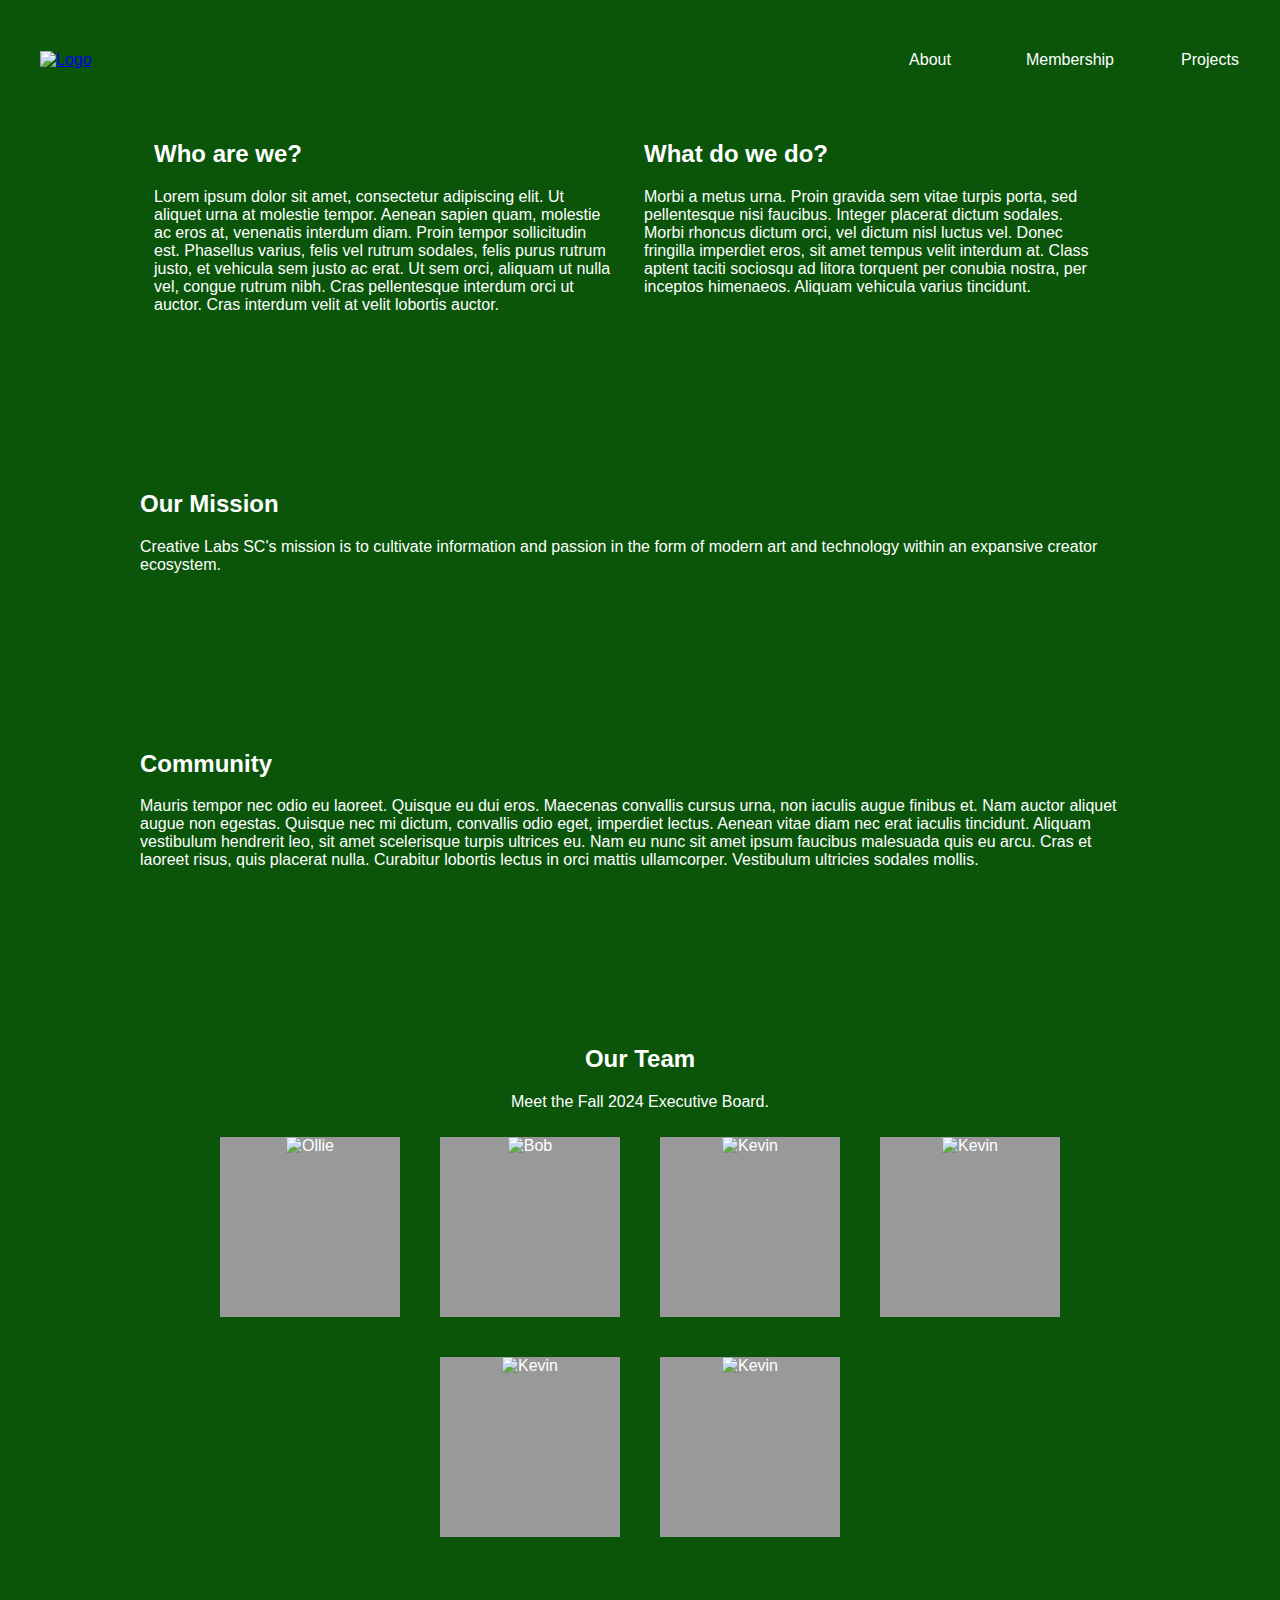
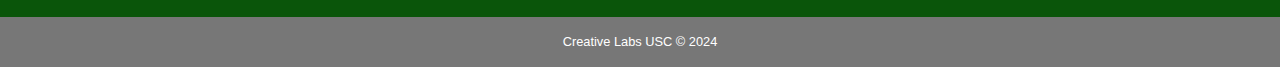
==== about.html @ 1a230a45 "Add files via upload" ====
<!DOCTYPE html>
<html>

<head>
	<meta charset="utf-8">

	<meta name="keywords" content="Creative Labs, USC, About">

	<meta name="description" content="Creative Lbas USC About Page">

	<meta name="viewport" content="width=device-width, initial-scale=1">

	<title>About</title>
	<style>
		body {
			font-family: Arial, sans-serif;
			margin: 0px;
			padding-top: 50px;
			background-color: rgb(10, 85, 10);
			color: white;
		}

		#hangouts, #team, #container, #mission {
			width: 1000px;
			margin: auto;
		}

		#nav, #container {
			display: flex;
		}

		#left {
			width: 460px;
			padding-left: 14px;
			padding-right: 15px;
		}

		#right {
			width: 460px;
			padding-left: 15px;
			padding-right: 15px;
		}

		#thumbnails {
			display: flex;
			flex-wrap: wrap; /* Allows items to wrap to the next row */
			justify-content: center; /* Centers thumbnails horizontally */
			gap: 20px; /* Adds space between thumbnails */
		}

		.thumbnail {
			width: calc(33.33% - 20px); /* Ensures three thumbnails per row with spacing */
			max-width: 300px; /* Optional: Set a maximum width */
			box-sizing: border-box; /* Includes padding/border in width calculation */
		}

		.thumbnail img {
			width: 100%; /* Ensures image fits inside thumbnail */
			height: auto; /* Maintains aspect ratio */
		}

		#nav ul {
			list-style: none;
			margin: 0px;
			padding: 0px;
			display: flex;
			text-align: right;
			margin-right: 20px;
		}

		#nav li {
			width: 140px;
			line-height: 50px;
			text-align: center;
		}

		#nav li:hover > a {
			color: black;
			transition: color 0.3s ease-in-out;
		}

		#nav a {
			display: block;
			color: white;
			text-decoration: none;
		}

		#navbar {
			position: fixed;
			top: 0;
			left: 0;
			right: 0;
			z-index: 1;
			display: flex;
			justify-content: space-between;
			align-items: center;
			background-color: rgb(10, 85, 10);
			height: 100px;
			width: 100%;
			padding: 10px 20px;

		}


	#logo {
    	margin-left: 20px;
	}

	#logo > a {
		display: inline-block; /* Ensures the link behaves like a block for hover effect */
	}

	#logo > a > img {
		width: 70px;
		height: auto;
		transition: filter 0.3s ease-in-out; /* Smooth transition for darkening */
	}

	#logo > a > img:hover {
		filter: brightness(70%); /* Darkens the image */
		cursor: pointer; /* Changes cursor to indicate a clickable button */
	}


		#container, #mission, #hangouts, #team {
			padding: 70px;
		}

		#team {
			text-align: center;
		}

		#footer {
			background-color: #777;
			color: #FFF;
			text-align: center;
			height: 50px;
			line-height: 50px;
			font-size: 0.8em;
		}

		.img-container {
			background-color: #999;
			width: 180px;
			height: 180px;
			margin: 10px;
			overflow: hidden;

			position: relative;
		}

		.img-container > img {
			width: auto;
			height: 100%;
		}

		.img-container > .width-100 {
			width: 100%;
			height: auto;
		}

		.overlay {
			color: #FFF;
			background-color: rgba(0, 0, 0, 0.6);
			position: absolute;
			top: 0;
			bottom: 0;
			left: 0;
			right: 0;
			text-align: center;
			padding-top: 80px;
			visibility: hidden;
			opacity: 0; /* Start with opacity 0 */
			transition: opacity 0.5s ease-in-out, visibility 0.5s ease-in-out; /* Smooth animation */
		}

		.img-container:hover .overlay {
			visibility: visible;
			opacity: 1; /* Fade in effect */
		}


		/* Tablets - Screen sizes <= 991px */
		/* @media (max-width: 991px) {
			#nav, #container, #left, #right {
				width: auto; 
				border: none;
			}
			#container {
				flex-direction: column;
			}
			.thumbnail {
				width: 23%;
				margin: 1%;
			}
		} */

		/* Mobile - Screen sizes <= 767 */
		/* @media (max-width: 767px) {
			body {
				background-color: yellow;
				padding: 0px;
			}
			#navbar {
				position: static;
			}
			#nav ul {
				flex-direction: column;
			}
			#nav li {
				width: auto;
			}
			#thumbnails {
				flex-direction: column;
			}
			.thumbnail {
				width: 50%;
				height: auto;
				margin-left: auto;
				margin-right: auto;
			}
			.thumbnail img {
				width: 100%;
				height: auto;
			}
		} */
	</style>

</head>

<body>

	<div id="navbar">
		<div id="logo">
			<a href="/home">
				<img src="img_website/logo_circle_white.png" alt="Logo">
			</a>
		</div>
		

		<div id="nav">
			<ul>
				<li><a href="">About</a></li>
				<li><a href="">Membership</a></li>
				<li><a href="">Projects</a></li>
			</ul>

		</div> <!-- #nav -->

	</div> <!-- #navbar -->

	<div id="container">

		<div id="left">

			<h2>Who are we?</h2>

			<p>Lorem ipsum dolor sit amet, consectetur adipiscing elit. Ut aliquet urna at molestie tempor. Aenean
				sapien quam, molestie ac eros at, venenatis interdum diam. Proin tempor sollicitudin est. Phasellus
				varius, felis vel rutrum sodales, felis purus rutrum justo, et vehicula sem justo ac erat. Ut sem orci,
				aliquam ut nulla vel, congue rutrum nibh. Cras pellentesque interdum orci ut auctor. Cras interdum velit
				at velit lobortis auctor.</p>

		</div> <!-- #left -->

		<div id="right">
			<h2>What do we do?</h2>

			<p>Morbi a metus urna. Proin gravida sem vitae turpis porta, sed pellentesque nisi faucibus. Integer
				placerat dictum sodales. Morbi rhoncus dictum orci, vel dictum nisl luctus vel. Donec fringilla
				imperdiet eros, sit amet tempus velit interdum at. Class aptent taciti sociosqu ad litora torquent per
				conubia nostra, per inceptos himenaeos. Aliquam vehicula varius tincidunt.</p>
		</div> <!-- #right -->

	</div> <!-- #container -->

	<div id="mission">
		<h2>Our Mission</h2>

		<p>Creative Labs SC's mission is to cultivate information and passion in the form of modern art and technology within an expansive creator ecosystem.</p>
	</div>

	<div id="hangouts">
		<h2>Community</h2>

		<p>Mauris tempor nec odio eu laoreet. Quisque eu dui eros. Maecenas convallis cursus urna, non iaculis augue
			finibus et. Nam auctor aliquet augue non egestas. Quisque nec mi dictum, convallis odio eget, imperdiet
			lectus. Aenean vitae diam nec erat iaculis tincidunt. Aliquam vestibulum hendrerit leo, sit amet
			scelerisque turpis ultrices eu. Nam eu nunc sit amet ipsum faucibus malesuada quis eu arcu. Cras et
			laoreet risus, quis placerat nulla. Curabitur lobortis lectus in orci mattis ullamcorper. Vestibulum
			ultricies sodales mollis.</p>

	</div>

	<div id="team">
		<h2>Our Team</h2>

		<p>Meet the Fall 2024 Executive Board.</p>

		<div id="thumbnails">

			<div class="img-container">
				<img src="https://upload.wikimedia.org/wikipedia/commons/0/02/Sea_Otter_%28Enhydra_lutris%29_%2825169790524%29_crop.jpg" alt="Ollie">
				<div class="overlay">Ollie - President</div>
			</div> <!-- .img-container -->

			<div class="img-container">
				<img src="https://upload.wikimedia.org/wikipedia/commons/0/02/Sea_Otter_%28Enhydra_lutris%29_%2825169790524%29_crop.jpg" alt="Bob">
				<div class="overlay">Bob - Vice President</div>
			</div> <!-- .img-container -->

			<div class="img-container">
				<img src="https://upload.wikimedia.org/wikipedia/commons/0/02/Sea_Otter_%28Enhydra_lutris%29_%2825169790524%29_crop.jpg" alt="Kevin">
				<div class="overlay">Kevin - Finance</div>
			</div> <!-- .img-container -->

			<div class="img-container">
				<img src="https://upload.wikimedia.org/wikipedia/commons/0/02/Sea_Otter_%28Enhydra_lutris%29_%2825169790524%29_crop.jpg" alt="Kevin">
				<div class="overlay">Kevin - Finance</div>
			</div> <!-- .img-container -->

			<div class="img-container">
				<img src="https://upload.wikimedia.org/wikipedia/commons/0/02/Sea_Otter_%28Enhydra_lutris%29_%2825169790524%29_crop.jpg" alt="Kevin">
				<div class="overlay">Kevin - Finance</div>
			</div> <!-- .img-container -->

			<div class="img-container">
				<img src="https://upload.wikimedia.org/wikipedia/commons/0/02/Sea_Otter_%28Enhydra_lutris%29_%2825169790524%29_crop.jpg" alt="Kevin">
				<div class="overlay">Kevin - Finance</div>
			</div> <!-- .img-container -->

		</div>

	</div>

	<div id="footer">
		Creative Labs USC &copy; 2024
	</div> <!-- #footer -->

</body>

</html>
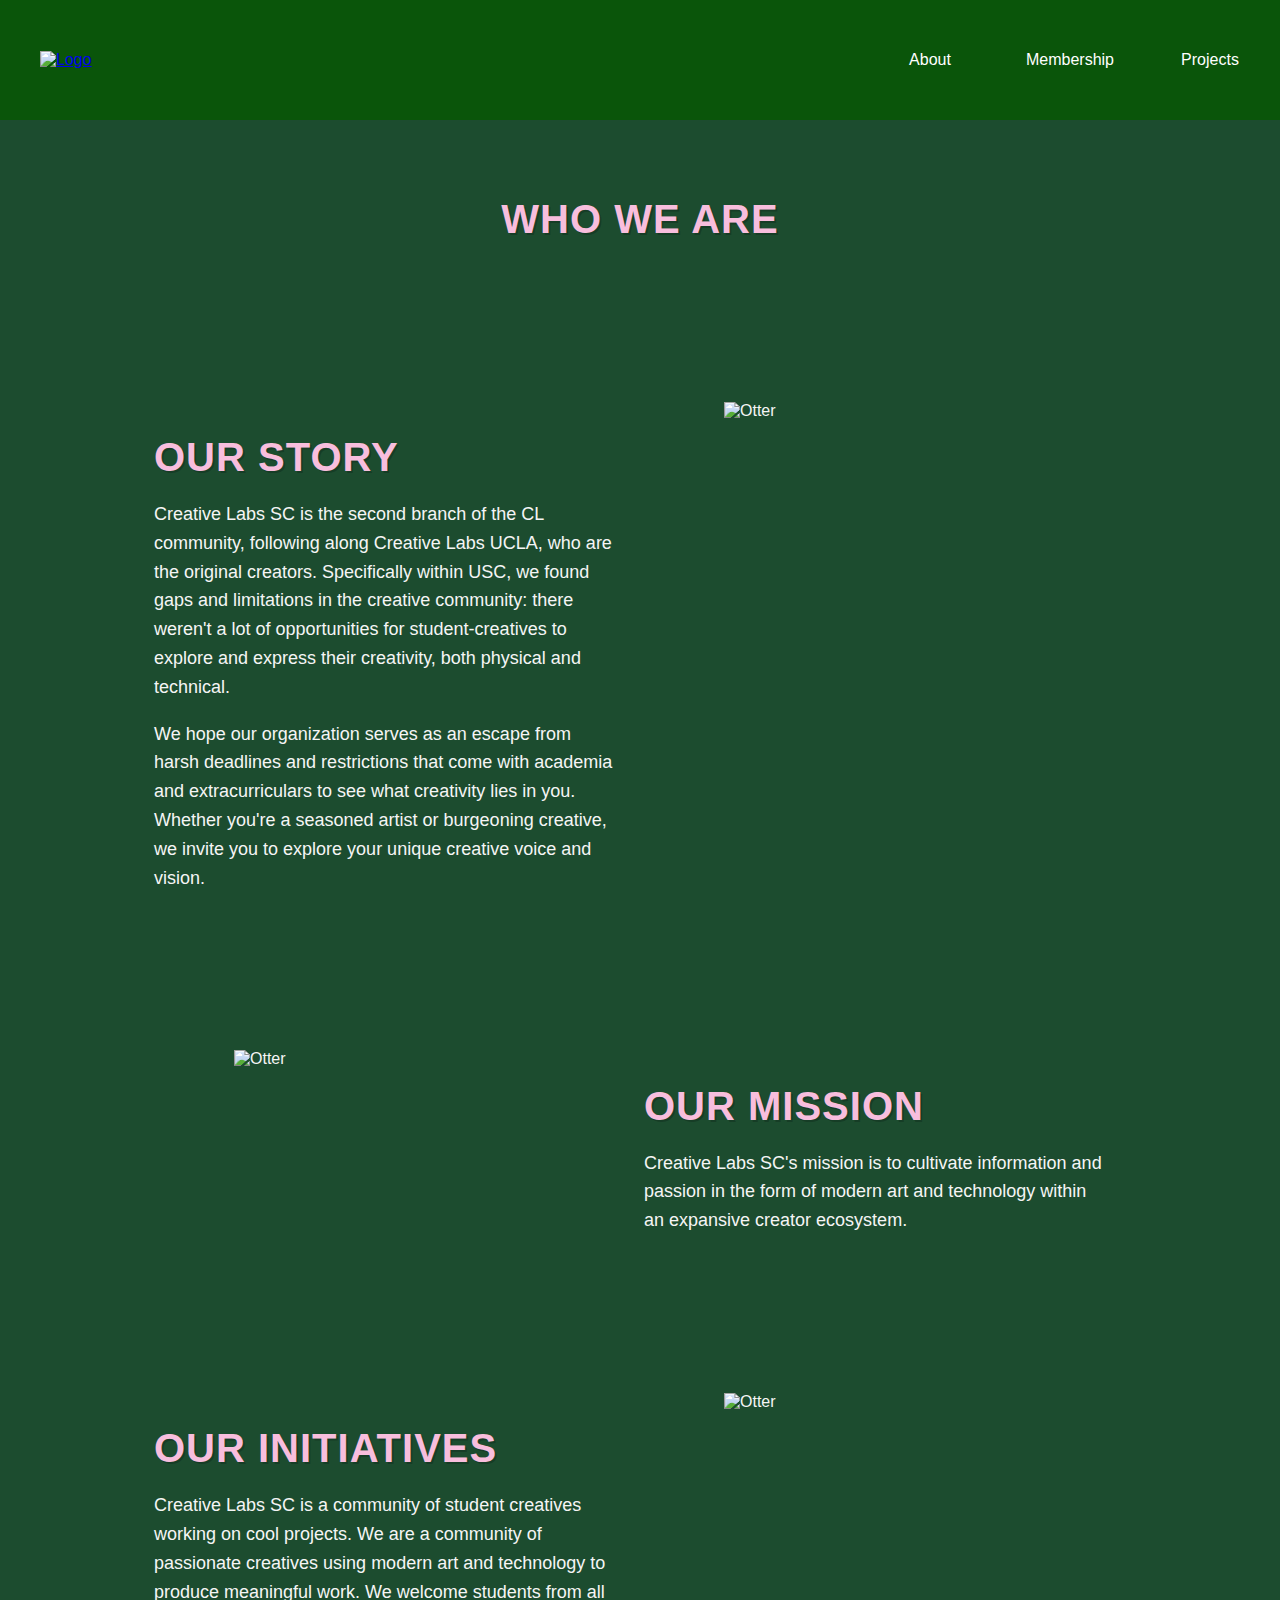
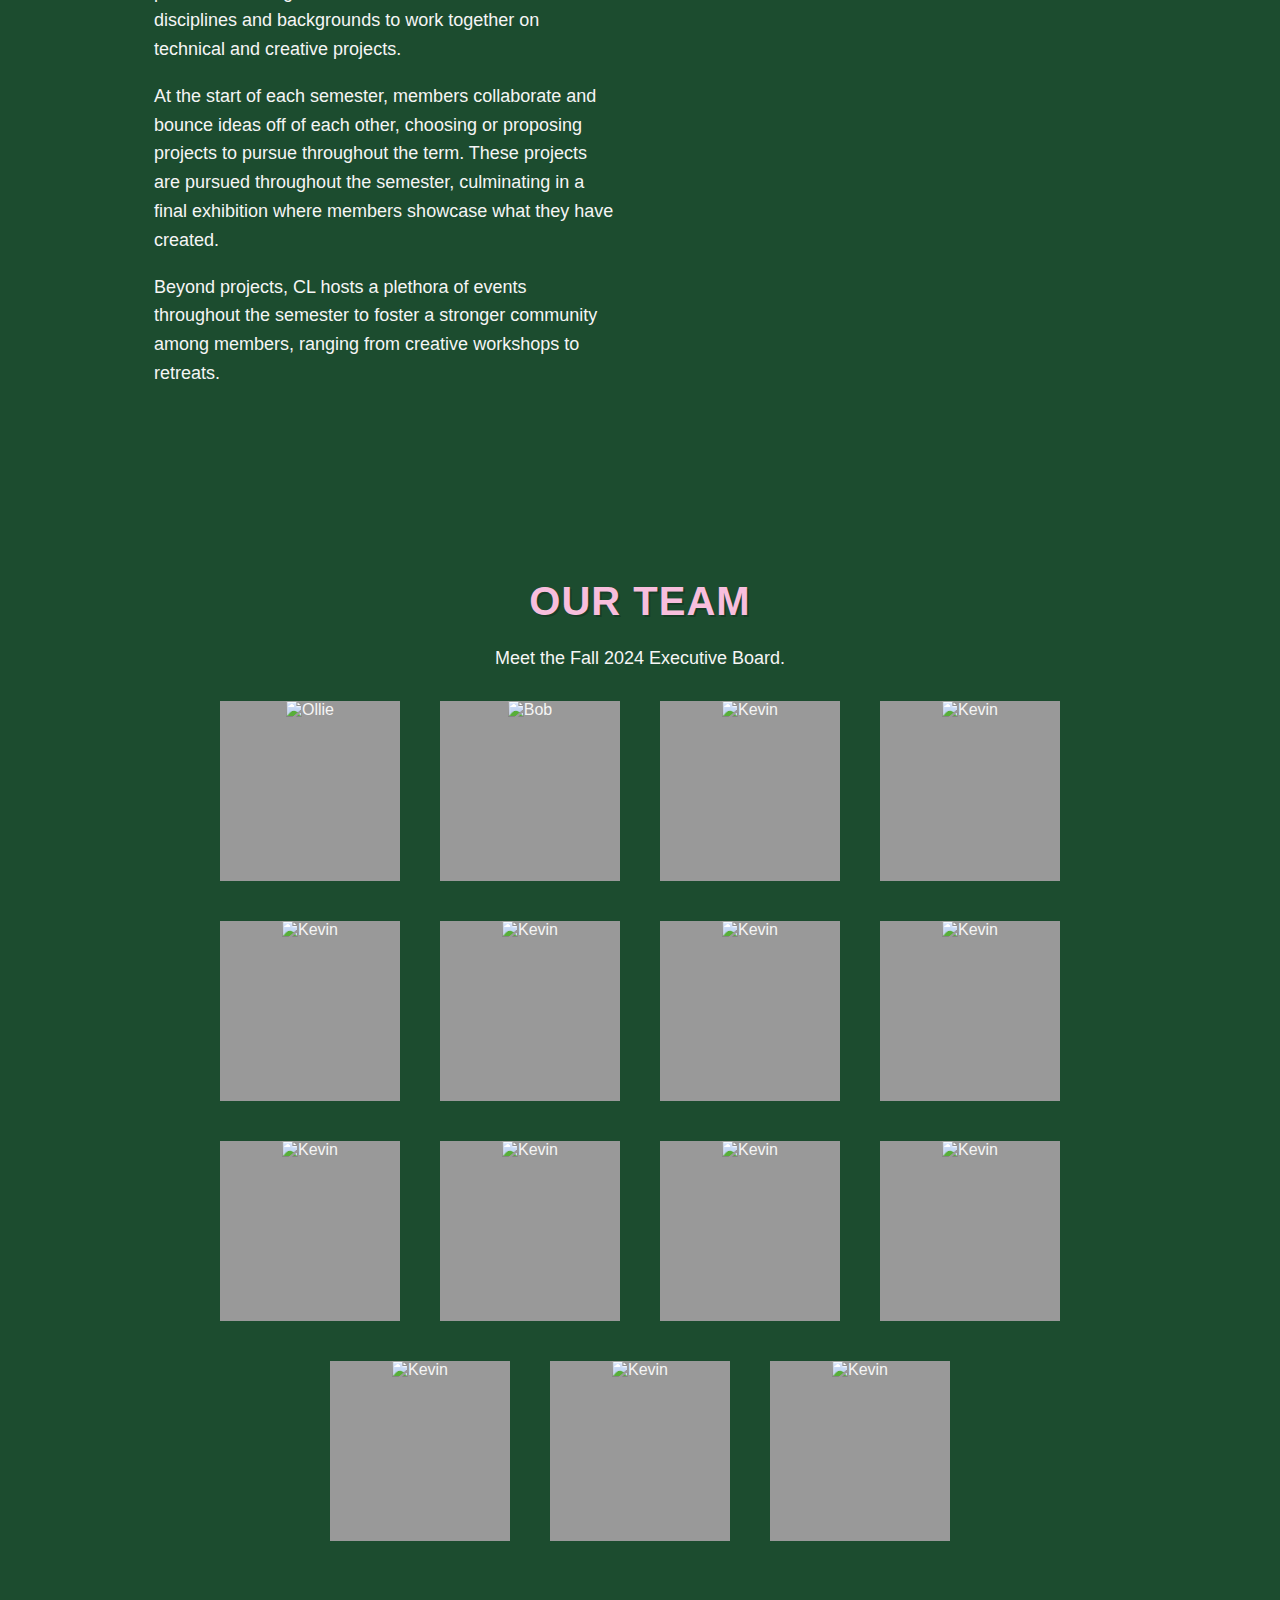
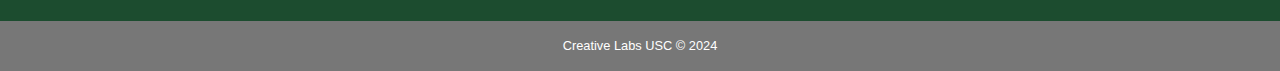
==== commit 61077ca8: "finished about page" ====
--- a/about.html
+++ b/about.html
@@ -13,11 +13,27 @@
 	<title>About</title>
 	<style>
 		body {
-			font-family: Arial, sans-serif;
+			font-family: 'Space Grotesk', sans-serif;
 			margin: 0px;
-			padding-top: 50px;
-			background-color: rgb(10, 85, 10);
-			color: white;
+			padding-top: 100px;
+			background-color: #1c4c2f;
+			background-size: cover;
+			background-repeat: no-repeat;
+			background-attachment: fixed;
+			color: #f5f5f5;
+		}
+		h1, h2 {
+			color: #f8bedd;
+			font-size: 40px;
+			text-transform: uppercase;
+			letter-spacing: 1px;
+			margin-bottom: 20px;
+			text-shadow: 2px 2px rgba(0, 0, 0, 0.2);
+		}
+
+		p {
+			font-size: 18px;
+			line-height: 1.6;
 		}
 
 		#hangouts, #team, #container, #mission {
@@ -41,23 +57,30 @@
 			padding-right: 15px;
 		}
 
+		#middle {
+			text-align: center;
+			width: 100%;
+			margin: auto;
+		}
+
 		#thumbnails {
 			display: flex;
-			flex-wrap: wrap; /* Allows items to wrap to the next row */
-			justify-content: center; /* Centers thumbnails horizontally */
-			gap: 20px; /* Adds space between thumbnails */
+			flex-wrap: wrap;
+			justify-content: center;
+			gap: 20px;
 		}
 
 		.thumbnail {
-			width: calc(33.33% - 20px); /* Ensures three thumbnails per row with spacing */
-			max-width: 300px; /* Optional: Set a maximum width */
-			box-sizing: border-box; /* Includes padding/border in width calculation */
+			width: calc(33.33% - 20px);
+			max-width: 300px;
+			box-sizing: border-box;
 		}
 
 		.thumbnail img {
-			width: 100%; /* Ensures image fits inside thumbnail */
-			height: auto; /* Maintains aspect ratio */
-		}
+			width: 100%;
+			height: auto;
+		}
+
 
 		#nav ul {
 			list-style: none;
@@ -102,24 +125,24 @@
 		}
 
 
-	#logo {
-    	margin-left: 20px;
-	}
-
-	#logo > a {
-		display: inline-block; /* Ensures the link behaves like a block for hover effect */
-	}
-
-	#logo > a > img {
-		width: 70px;
-		height: auto;
-		transition: filter 0.3s ease-in-out; /* Smooth transition for darkening */
-	}
-
-	#logo > a > img:hover {
-		filter: brightness(70%); /* Darkens the image */
-		cursor: pointer; /* Changes cursor to indicate a clickable button */
-	}
+		#logo {
+			margin-left: 20px;
+		}
+
+		#logo > a {
+			display: inline-block;
+		}
+
+		#logo > a > img {
+			width: 70px;
+			height: auto;
+			transition: filter 0.3s ease-in-out;
+		}
+
+		#logo > a > img:hover {
+			filter: brightness(70%);
+			cursor: pointer;
+		}
 
 
 		#container, #mission, #hangouts, #team {
@@ -170,20 +193,20 @@
 			text-align: center;
 			padding-top: 80px;
 			visibility: hidden;
-			opacity: 0; /* Start with opacity 0 */
-			transition: opacity 0.5s ease-in-out, visibility 0.5s ease-in-out; /* Smooth animation */
+			opacity: 0;
+			transition: opacity 0.5s ease-in-out, visibility 0.5s ease-in-out;
 		}
 
 		.img-container:hover .overlay {
 			visibility: visible;
-			opacity: 1; /* Fade in effect */
+			opacity: 1;
 		}
 
 
 		/* Tablets - Screen sizes <= 991px */
 		/* @media (max-width: 991px) {
 			#nav, #container, #left, #right {
-				width: auto; 
+				width: auto;
 				border: none;
 			}
 			#container {
@@ -230,113 +253,157 @@
 
 <body>
 
-	<div id="navbar">
-		<div id="logo">
-			<a href="/home">
-				<img src="img_website/logo_circle_white.png" alt="Logo">
-			</a>
-		</div>
-		
-
-		<div id="nav">
-			<ul>
-				<li><a href="">About</a></li>
-				<li><a href="">Membership</a></li>
-				<li><a href="">Projects</a></li>
-			</ul>
-
-		</div> <!-- #nav -->
-
-	</div> <!-- #navbar -->
-
-	<div id="container">
-
-		<div id="left">
-
-			<h2>Who are we?</h2>
-
-			<p>Lorem ipsum dolor sit amet, consectetur adipiscing elit. Ut aliquet urna at molestie tempor. Aenean
-				sapien quam, molestie ac eros at, venenatis interdum diam. Proin tempor sollicitudin est. Phasellus
-				varius, felis vel rutrum sodales, felis purus rutrum justo, et vehicula sem justo ac erat. Ut sem orci,
-				aliquam ut nulla vel, congue rutrum nibh. Cras pellentesque interdum orci ut auctor. Cras interdum velit
-				at velit lobortis auctor.</p>
-
-		</div> <!-- #left -->
-
-		<div id="right">
-			<h2>What do we do?</h2>
-
-			<p>Morbi a metus urna. Proin gravida sem vitae turpis porta, sed pellentesque nisi faucibus. Integer
-				placerat dictum sodales. Morbi rhoncus dictum orci, vel dictum nisl luctus vel. Donec fringilla
-				imperdiet eros, sit amet tempus velit interdum at. Class aptent taciti sociosqu ad litora torquent per
-				conubia nostra, per inceptos himenaeos. Aliquam vehicula varius tincidunt.</p>
-		</div> <!-- #right -->
-
-	</div> <!-- #container -->
-
-	<div id="mission">
+<div id="navbar">
+	<div id="logo">
+		<a href="/home">
+			<img src="img_website/logo_circle_white.png" alt="Logo">
+		</a>
+	</div>
+
+
+	<div id="nav">
+		<ul>
+			<li><a href="">About</a></li>
+			<li><a href="">Membership</a></li>
+			<li><a href="">Projects</a></li>
+		</ul>
+
+	</div> <!-- #nav -->
+
+</div> <!-- #navbar -->
+
+<div id="container">
+	<div id="middle">
+		<h1>Who We Are</h1>
+	</div> <!-- #middle -->
+</div>
+
+<div id="container">
+	<div id="left">
+		<h2>Our Story</h2>
+		<p>Creative Labs SC is the second branch of the CL community, following along Creative Labs UCLA, who are the original creators. Specifically within USC, we found gaps and limitations in the creative community: there weren't a lot of opportunities for student-creatives to explore and express their creativity, both physical and technical.</p>
+		<p>We hope our organization serves as an escape from harsh deadlines and restrictions that come with academia and extracurriculars to see what creativity lies in you. Whether you're a seasoned artist or burgeoning creative, we invite you to explore your unique creative voice and vision.</p>
+	</div>
+	<div id="right">
+		<img src="https://upload.wikimedia.org/wikipedia/commons/0/02/Sea_Otter_%28Enhydra_lutris%29_%2825169790524%29_crop.jpg" alt="Otter" style="width:100%; max-width:300px; display:block; margin:auto;">
+	</div>
+</div>
+
+<div id="container">
+	<div id="left">
+		<img src="https://upload.wikimedia.org/wikipedia/commons/0/02/Sea_Otter_%28Enhydra_lutris%29_%2825169790524%29_crop.jpg" alt="Otter" style="width:100%; max-width:300px; display:block; margin:auto;">
+	</div>
+	<div id="right">
 		<h2>Our Mission</h2>
-
 		<p>Creative Labs SC's mission is to cultivate information and passion in the form of modern art and technology within an expansive creator ecosystem.</p>
 	</div>
-
-	<div id="hangouts">
-		<h2>Community</h2>
-
-		<p>Mauris tempor nec odio eu laoreet. Quisque eu dui eros. Maecenas convallis cursus urna, non iaculis augue
-			finibus et. Nam auctor aliquet augue non egestas. Quisque nec mi dictum, convallis odio eget, imperdiet
-			lectus. Aenean vitae diam nec erat iaculis tincidunt. Aliquam vestibulum hendrerit leo, sit amet
-			scelerisque turpis ultrices eu. Nam eu nunc sit amet ipsum faucibus malesuada quis eu arcu. Cras et
-			laoreet risus, quis placerat nulla. Curabitur lobortis lectus in orci mattis ullamcorper. Vestibulum
-			ultricies sodales mollis.</p>
-
-	</div>
-
-	<div id="team">
-		<h2>Our Team</h2>
-
-		<p>Meet the Fall 2024 Executive Board.</p>
-
-		<div id="thumbnails">
-
-			<div class="img-container">
-				<img src="https://upload.wikimedia.org/wikipedia/commons/0/02/Sea_Otter_%28Enhydra_lutris%29_%2825169790524%29_crop.jpg" alt="Ollie">
-				<div class="overlay">Ollie - President</div>
-			</div> <!-- .img-container -->
-
-			<div class="img-container">
-				<img src="https://upload.wikimedia.org/wikipedia/commons/0/02/Sea_Otter_%28Enhydra_lutris%29_%2825169790524%29_crop.jpg" alt="Bob">
-				<div class="overlay">Bob - Vice President</div>
-			</div> <!-- .img-container -->
-
-			<div class="img-container">
-				<img src="https://upload.wikimedia.org/wikipedia/commons/0/02/Sea_Otter_%28Enhydra_lutris%29_%2825169790524%29_crop.jpg" alt="Kevin">
-				<div class="overlay">Kevin - Finance</div>
-			</div> <!-- .img-container -->
-
-			<div class="img-container">
-				<img src="https://upload.wikimedia.org/wikipedia/commons/0/02/Sea_Otter_%28Enhydra_lutris%29_%2825169790524%29_crop.jpg" alt="Kevin">
-				<div class="overlay">Kevin - Finance</div>
-			</div> <!-- .img-container -->
-
-			<div class="img-container">
-				<img src="https://upload.wikimedia.org/wikipedia/commons/0/02/Sea_Otter_%28Enhydra_lutris%29_%2825169790524%29_crop.jpg" alt="Kevin">
-				<div class="overlay">Kevin - Finance</div>
-			</div> <!-- .img-container -->
-
-			<div class="img-container">
-				<img src="https://upload.wikimedia.org/wikipedia/commons/0/02/Sea_Otter_%28Enhydra_lutris%29_%2825169790524%29_crop.jpg" alt="Kevin">
-				<div class="overlay">Kevin - Finance</div>
-			</div> <!-- .img-container -->
-
-		</div>
-
-	</div>
-
-	<div id="footer">
-		Creative Labs USC &copy; 2024
-	</div> <!-- #footer -->
+</div>
+
+<div id="container">
+	<div id="left">
+		<h2>Our Initiatives</h2>
+		<p>Creative Labs SC is a community of student creatives working on cool projects. We are a community of passionate creatives using modern art and technology to produce meaningful work. We welcome students from all disciplines and backgrounds to work together on technical and creative projects.</p>
+		<p>At the start of each semester, members collaborate and bounce ideas off of each other, choosing or proposing projects to pursue throughout the term. These projects are pursued throughout the semester, culminating in a final exhibition where members showcase what they have created.</p>
+		<p>Beyond projects, CL hosts a plethora of events throughout the semester to foster a stronger community among members, ranging from creative workshops to retreats.</p>
+
+	</div>
+	<div id="right">
+		<img src="https://upload.wikimedia.org/wikipedia/commons/0/02/Sea_Otter_%28Enhydra_lutris%29_%2825169790524%29_crop.jpg" alt="Otter" style="width:100%; max-width:300px; display:block; margin:auto;">
+	</div>
+</div>
+
+
+
+<div id="team">
+	<h2>Our Team</h2>
+
+	<p>Meet the Fall 2024 Executive Board.</p>
+
+	<div id="thumbnails">
+
+		<div class="img-container">
+			<img src="https://upload.wikimedia.org/wikipedia/commons/0/02/Sea_Otter_%28Enhydra_lutris%29_%2825169790524%29_crop.jpg" alt="Ollie">
+			<div class="overlay">Olivia Dien Co-President</div>
+		</div> <!-- .img-container -->
+
+		<div class="img-container">
+			<img src="https://upload.wikimedia.org/wikipedia/commons/0/02/Sea_Otter_%28Enhydra_lutris%29_%2825169790524%29_crop.jpg" alt="Bob">
+			<div class="overlay">Kathy Lin - Co- President</div>
+		</div> <!-- .img-container -->
+
+		<div class="img-container">
+			<img src="https://upload.wikimedia.org/wikipedia/commons/0/02/Sea_Otter_%28Enhydra_lutris%29_%2825169790524%29_crop.jpg" alt="Kevin">
+			<div class="overlay">Esther Kim - Vice President</div>
+		</div> <!-- .img-container -->
+
+		<div class="img-container">
+			<img src="https://upload.wikimedia.org/wikipedia/commons/0/02/Sea_Otter_%28Enhydra_lutris%29_%2825169790524%29_crop.jpg" alt="Kevin">
+			<div class="overlay">Jordan Tran - Droject Director</div>
+		</div> <!-- .img-container -->
+
+		<div class="img-container">
+			<img src="https://upload.wikimedia.org/wikipedia/commons/0/02/Sea_Otter_%28Enhydra_lutris%29_%2825169790524%29_crop.jpg" alt="Kevin">
+			<div class="overlay">SooYoung Kim - Recruitment Director</div>
+		</div> <!-- .img-container -->
+
+		<div class="img-container">
+			<img src="https://upload.wikimedia.org/wikipedia/commons/0/02/Sea_Otter_%28Enhydra_lutris%29_%2825169790524%29_crop.jpg" alt="Kevin">
+			<div class="overlay">Kelani Fong - Technology Director</div>
+		</div> <!-- .img-container -->
+
+		<div class="img-container">
+			<img src="https://upload.wikimedia.org/wikipedia/commons/0/02/Sea_Otter_%28Enhydra_lutris%29_%2825169790524%29_crop.jpg" alt="Kevin">
+			<div class="overlay">Mandie Le - Finance Director</div>
+		</div> <!-- .img-container -->
+
+		<div class="img-container">
+			<img src="https://upload.wikimedia.org/wikipedia/commons/0/02/Sea_Otter_%28Enhydra_lutris%29_%2825169790524%29_crop.jpg" alt="Kevin">
+			<div class="overlay">Tammi Sison - Creative Director</div>
+		</div> <!-- .img-container -->
+
+		<div class="img-container">
+			<img src="https://upload.wikimedia.org/wikipedia/commons/0/02/Sea_Otter_%28Enhydra_lutris%29_%2825169790524%29_crop.jpg" alt="Kevin">
+			<div class="overlay">Samuel Wu - Co-Internal Events Director</div>
+		</div> <!-- .img-container -->
+
+		<div class="img-container">
+			<img src="https://upload.wikimedia.org/wikipedia/commons/0/02/Sea_Otter_%28Enhydra_lutris%29_%2825169790524%29_crop.jpg" alt="Kevin">
+			<div class="overlay">Avery Liu - Co-Internal Events Director</div>
+		</div> <!-- .img-container -->
+
+		<div class="img-container">
+			<img src="https://upload.wikimedia.org/wikipedia/commons/0/02/Sea_Otter_%28Enhydra_lutris%29_%2825169790524%29_crop.jpg" alt="Kevin">
+			<div class="overlay">Jenny Kim - Co-External Events Director</div>
+		</div> <!-- .img-container -->
+
+		<div class="img-container">
+			<img src="https://upload.wikimedia.org/wikipedia/commons/0/02/Sea_Otter_%28Enhydra_lutris%29_%2825169790524%29_crop.jpg" alt="Kevin">
+			<div class="overlay">Livia Tseng - Co-External Events Director</div>
+		</div> <!-- .img-container -->
+
+		<div class="img-container">
+			<img src="https://upload.wikimedia.org/wikipedia/commons/0/02/Sea_Otter_%28Enhydra_lutris%29_%2825169790524%29_crop.jpg" alt="Kevin">
+			<div class="overlay">Kelani Fong - Technology Director</div>
+		</div> <!-- .img-container -->
+
+		<div class="img-container">
+			<img src="https://upload.wikimedia.org/wikipedia/commons/0/02/Sea_Otter_%28Enhydra_lutris%29_%2825169790524%29_crop.jpg" alt="Kevin">
+			<div class="overlay">Evan Lu - Marketing/Communications Director</div>
+		</div> <!-- .img-container -->
+
+		<div class="img-container">
+			<img src="https://upload.wikimedia.org/wikipedia/commons/0/02/Sea_Otter_%28Enhydra_lutris%29_%2825169790524%29_crop.jpg" alt="Kevin">
+			<div class="overlay">Ameen Qureshi - Senior Advisor</div>
+		</div> <!-- .img-container -->
+
+	</div>
+
+</div>
+
+<div id="footer">
+	Creative Labs USC &copy; 2024
+</div> <!-- #footer -->
 
 </body>
 
-</html>+</html>
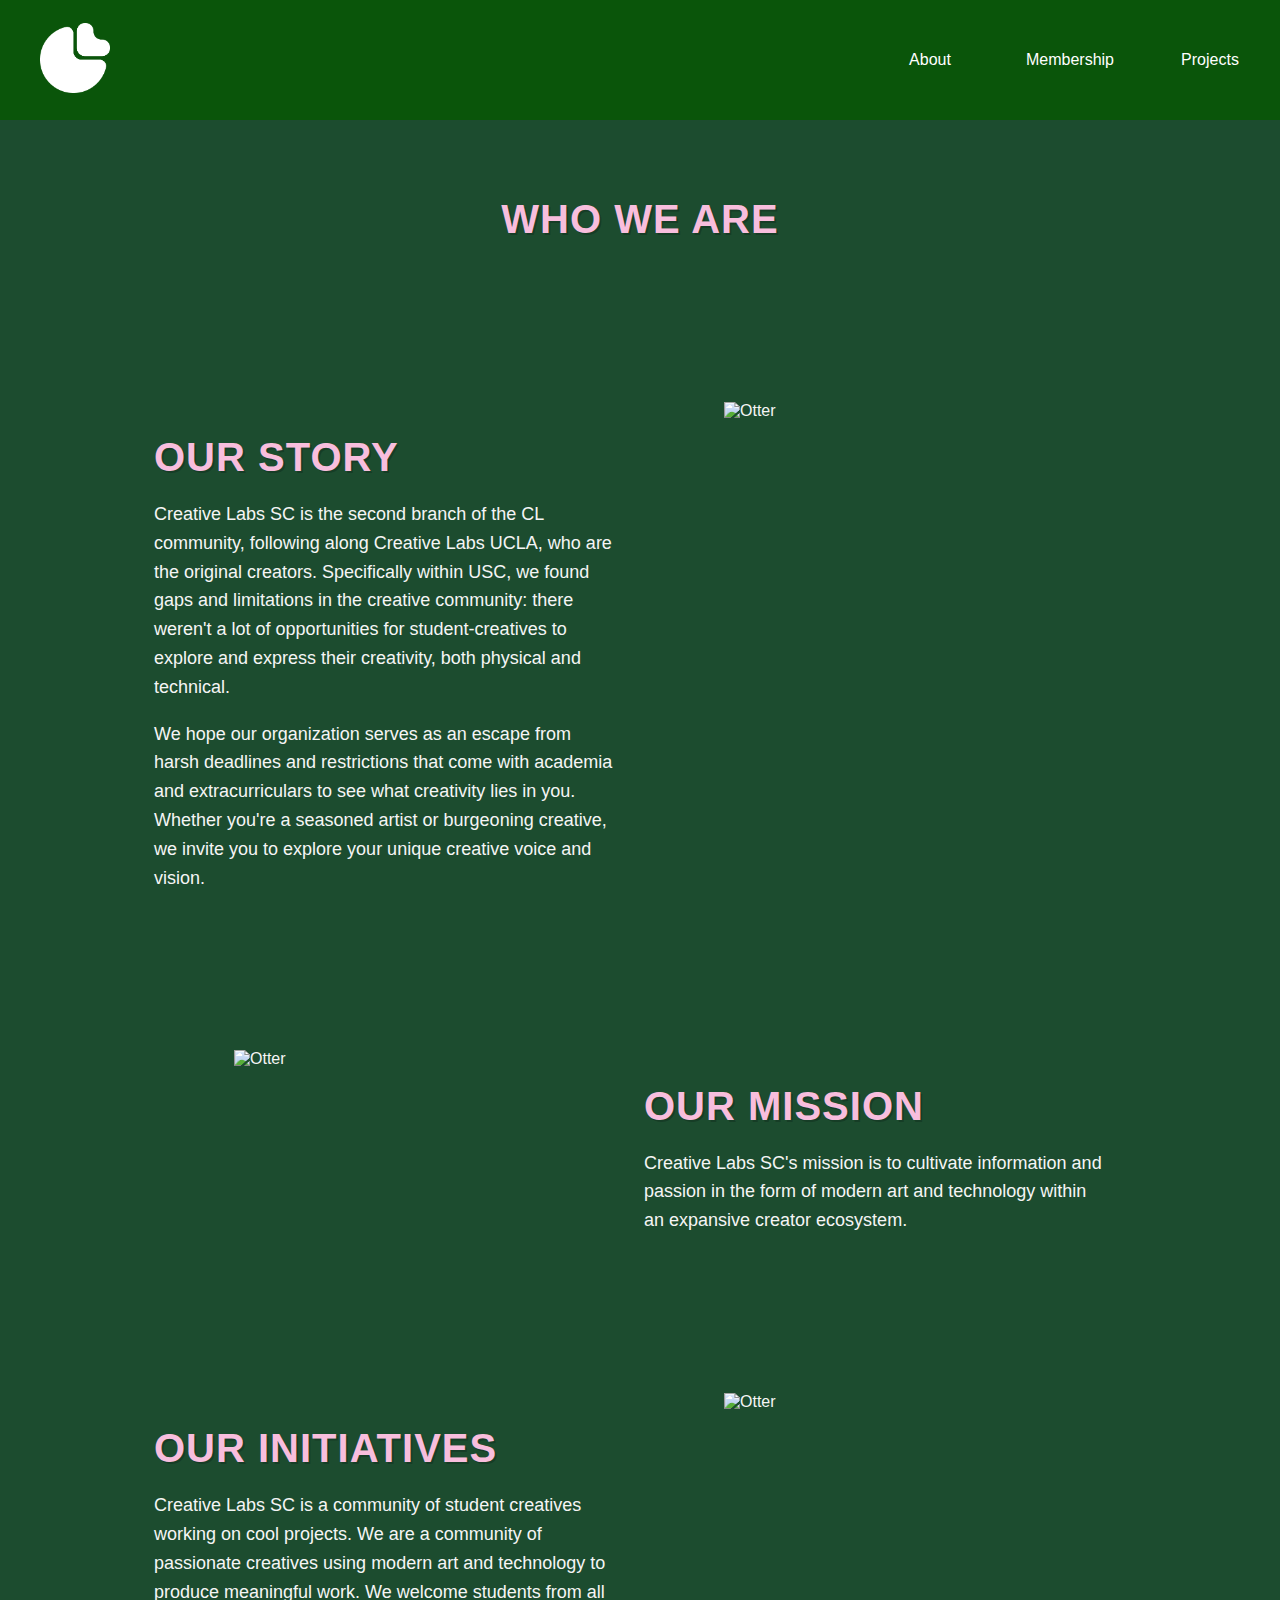
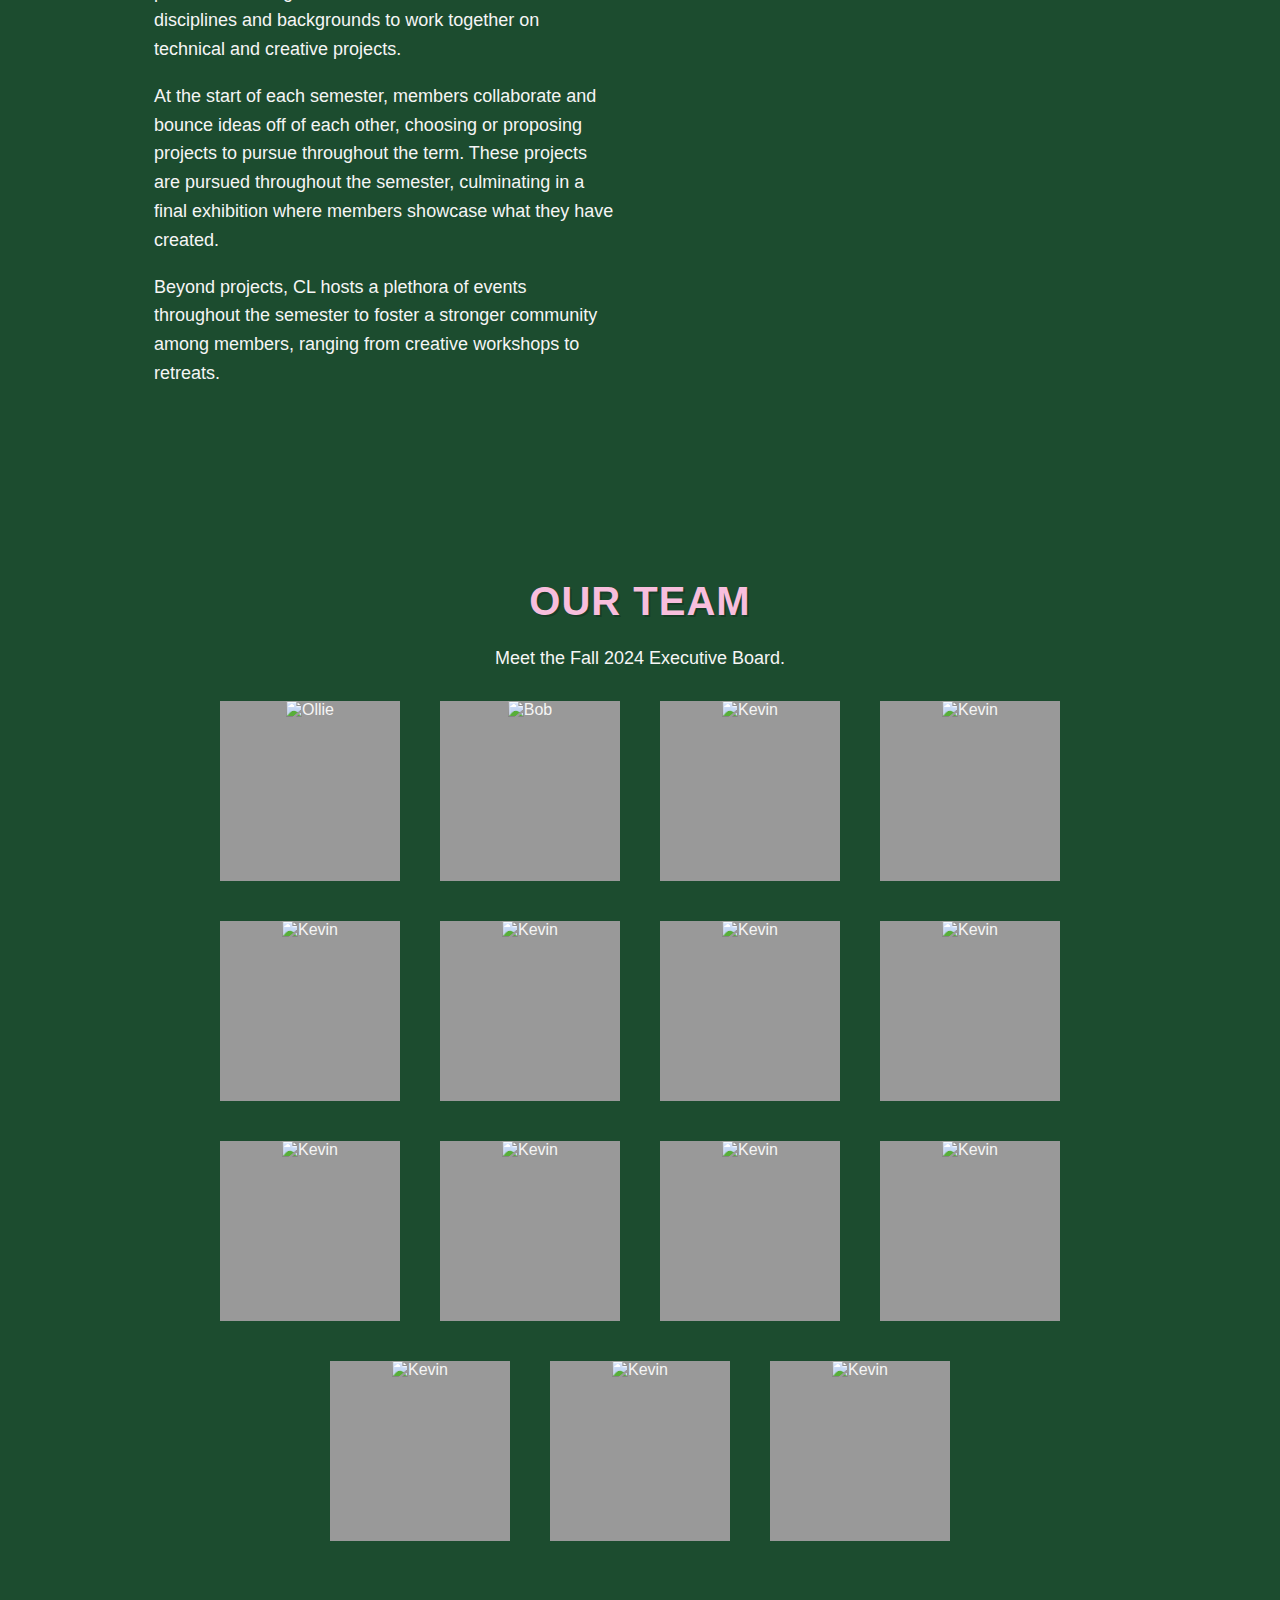
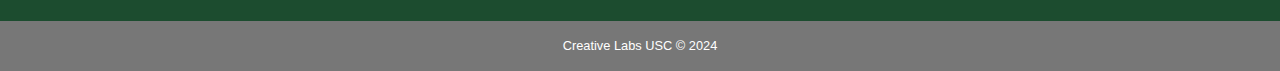
==== commit 5b1e80a7: "added logo" ====
--- a/about.html
+++ b/about.html
@@ -256,7 +256,7 @@
 <div id="navbar">
 	<div id="logo">
 		<a href="/home">
-			<img src="img_website/logo_circle_white.png" alt="Logo">
+			<img src="assets/logo_circle_white.png" alt="Logo">
 		</a>
 	</div>
 
